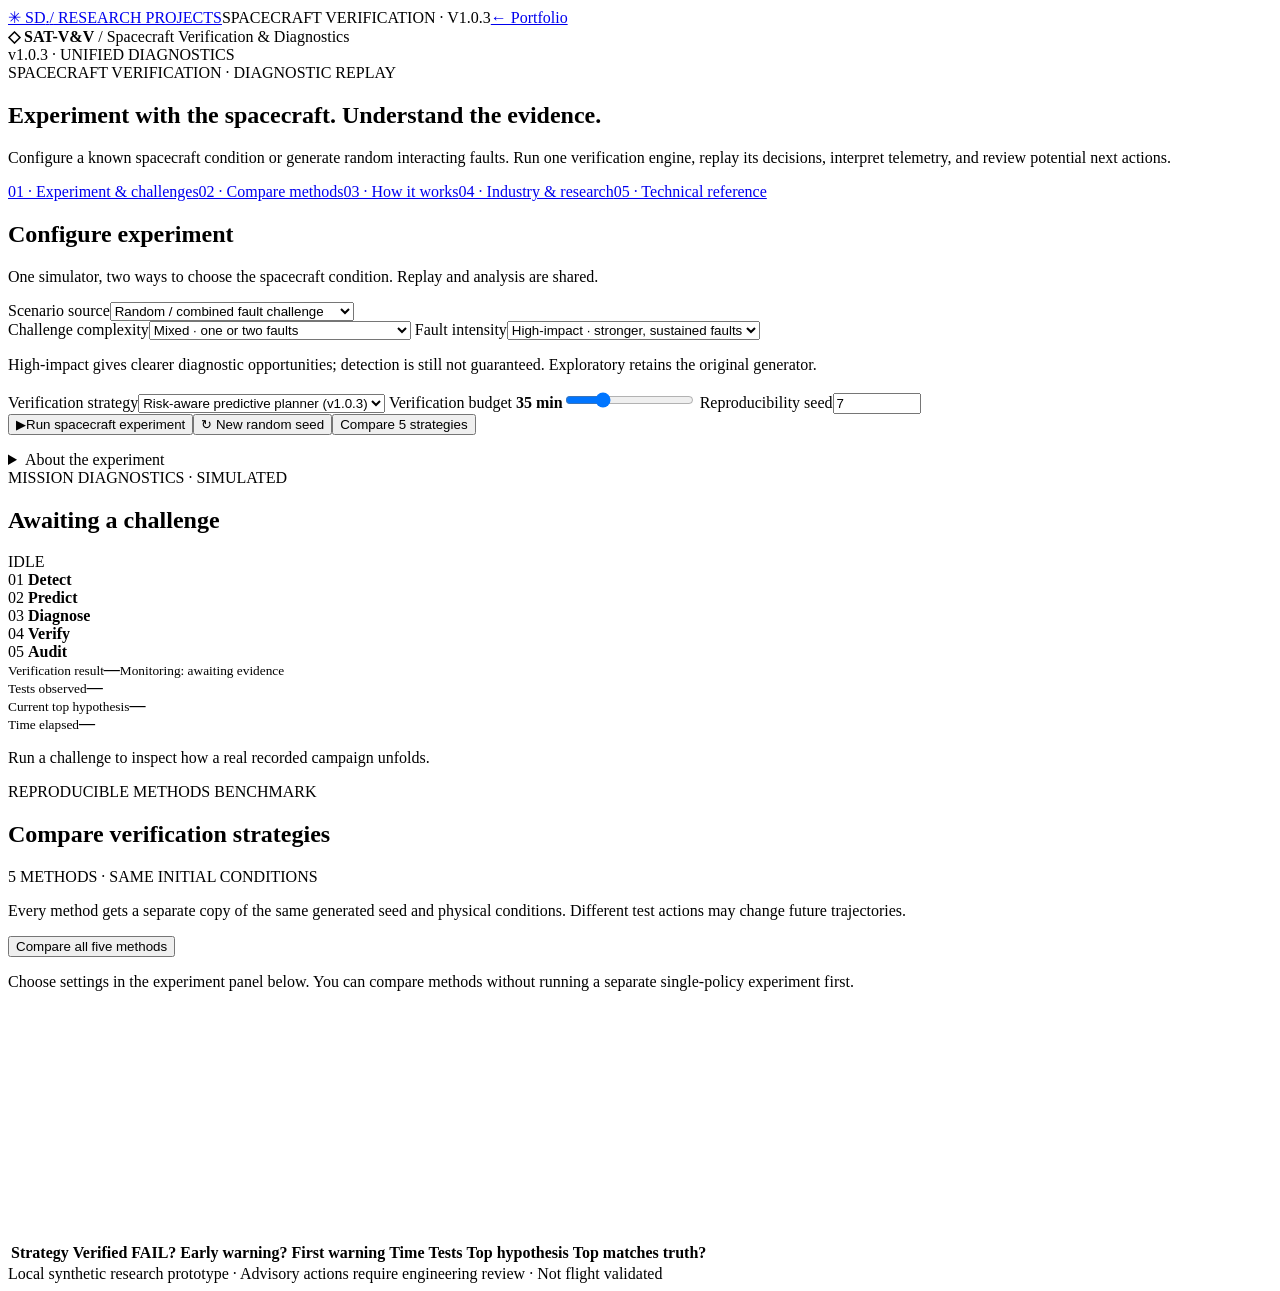
==== web/challenge.html @ 8a8e3865 "Add files via upload" ====
<!doctype html><html lang="en"><head><meta charset="utf-8"><meta name="viewport" content="width=device-width, initial-scale=1"><title>SAT-V&V | Unified Experiment Lab</title><link rel="stylesheet" href="/style.css"></head><body><div class="portfolio-bridge"><a class="bridge-home" href="https://saujanyadubale.github.io/" target="_blank" rel="noopener noreferrer"><span class="bridge-mark">✳</span> SD<span class="bridge-period">.</span><span class="bridge-divider">/</span> RESEARCH PROJECTS</a><span class="bridge-status">SPACECRAFT VERIFICATION · V1.0.3</span><a class="bridge-return" href="https://saujanyadubale.github.io/#work" target="_blank" rel="noopener noreferrer">← Portfolio</a></div>
<header><div><strong class="logo">◇ SAT-V&V</strong> <span class="muted">/ Spacecraft Verification & Diagnostics</span></div><span class="muted mono">v1.0.3 · UNIFIED DIAGNOSTICS</span></header>
<main><section class="intro"><div class="kicker">SPACECRAFT VERIFICATION · DIAGNOSTIC REPLAY</div><h1>Experiment with the spacecraft. Understand the evidence.</h1><p>Configure a known spacecraft condition or generate random interacting faults. Run one verification engine, replay its decisions, interpret telemetry, and review potential next actions.</p></section>
<nav class="research-nav" aria-label="Main navigation"><a href="/" aria-current="page">01 · Experiment & challenges</a><a href="/#compare-workspace">02 · Compare methods</a><a href="/how-it-works">03 · How it works</a><a href="/industry">04 · Industry & research</a><a href="/reference">05 · Technical reference</a></nav>

<div class="challenge-shell">
<aside class="card controls challenge-control"><h2>Configure experiment</h2><p class="help">One simulator, two ways to choose the spacecraft condition. Replay and analysis are shared.</p><label>Scenario source<select id="experimentMode"><option value="random">Random / combined fault challenge</option><option value="manual">Choose a known spacecraft condition</option></select></label><div id="randomControls">
<label>Challenge complexity<select id="difficulty"><option value="control">Healthy control · no faults</option><option value="single">Single fault · introductory</option><option value="mixed" selected>Mixed · one or two faults</option><option value="stress">Stress · interacting faults and recurrence</option></select></label>
<label>Fault intensity<select id="intensity"><option value="high_impact" selected>High-impact · stronger, sustained faults</option><option value="exploratory">Exploratory · subtle faults possible</option></select></label><p class="help">High-impact gives clearer diagnostic opportunities; detection is still not guaranteed. Exploratory retains the original generator.</p></div><div id="manualControls" hidden><label>Spacecraft condition<select id="manualScenario"><option value="healthy">Healthy spacecraft</option><option value="resistance_ramp">Gradual battery degradation</option><option value="intermittent_resistance">Intermittent battery resistance</option><option value="sensor_drift">Thermal sensor drift</option><option value="heater_fault">Heater fault</option><option value="radio_burst">Radio packet-loss burst</option><option value="normal_load_cycle">Healthy load variations</option><option value="adcs_gyro_bias">ADCS gyro bias</option><option value="adcs_wheel_weak">Reaction-wheel weakness</option><option value="adcs_star_dropout">Star-tracker dropout</option></select></label><label>Fault starts (minutes)<input id="manualOnset" type="number" min="0" max="90" value="5"></label><details open><summary>Physical and monitoring settings</summary><label>Fault severity <output id="manualSeverityLabel">1.5×</output><input id="manualSeverity" type="range" min="0" max="3" value="1.5" step="0.1"></label><label>Starting battery charge <output id="manualSocLabel">80%</output><input id="manualSoc" type="range" min="10" max="100" value="80" step="5"></label><label class="mission-check"><input type="checkbox" id="manualEclipse"> Begin in eclipse</label><label>Forecast horizon<select id="manualHorizon"><option value="120">2 minutes</option><option value="300" selected>5 minutes</option><option value="600">10 minutes</option></select></label><label>Early monitor<select id="manualDetector"><option value="physics_residual">Physics residual</option><option value="trend">Rolling trend</option><option value="cusum">CUSUM</option><option value="isolation_forest">Isolation Forest</option><option value="gradient_boosting">Gradient Boosting</option><option value="limit">Requirement limit</option></select></label></details><p class="help">Manual scenario labels are selected by you, not discovered blindly. The controller receives only telemetry and executed test evidence.</p></div><label>Verification strategy<select id="chPolicy"><option value="fixed">Fixed order</option><option value="temporal_adaptive">Temporal adaptive</option><option value="information_gain">Bayesian information gain</option><option value="learned_risk">ML-ranked</option><option value="predictive_active" selected>Risk-aware predictive planner (v1.0.3)</option></select></label>
<label>Verification budget <b id="budgetLabel" class="accent">35 min</b><input id="chBudget" type="range" min="15" max="90" step="5" value="35"></label>
<label>Reproducibility seed<input id="chSeed" type="number" value="7" min="0" max="1000000"></label>
<div class="button-stack"><button class="primary" id="startChallenge"><span class="start-icon">▶</span><span class="start-spinner" aria-hidden="true"></span><span>Run spacecraft experiment</span></button><button class="outline" id="reroll">↻ New random seed</button><button class="outline" id="compareChallenge" >Compare 5 strategies</button></div><p id="challengeError" class="error" role="alert"></p><div id="computePanel" class="compute-panel" hidden aria-live="polite"><div class="compute-ring" aria-hidden="true"></div><div><strong>Computing the scenario on your computer</strong><p id="computeMessage">Waiting for the simulation result. The animation indicates activity, not measured backend progress.</p></div></div>
<details><summary>About the experiment</summary><p class="help">The server runs the entire simulation, then sends real recorded evidence for replay. The animation is a replay, not proof of live spacecraft execution. Normal operating changes can resemble faults. Results are synthetic and not flight-qualified.</p></details>
</aside>
<section class="challenge-main">
<div class="card challenge-summary"><div class="linehead"><div><div class="kicker">MISSION DIAGNOSTICS · SIMULATED</div><h2 id="challengeTitle">Awaiting a challenge</h2></div><span id="challengeStatus" class="challenge-status">IDLE</span></div>
<div id="stageRail" class="stage-rail"><div data-stage="detect">01 <b>Detect</b></div><div data-stage="predict">02 <b>Predict</b></div><div data-stage="diagnose">03 <b>Diagnose</b></div><div data-stage="verify">04 <b>Verify</b></div><div data-stage="audit">05 <b>Audit</b></div></div>
<div id="mainCompute" class="main-compute" hidden role="status" aria-live="polite"><span class="compute-ring" aria-hidden="true"></span>Simulating spacecraft · preparing recorded verification evidence</div><div id="chMetrics" class="challenge-metrics"><div><small>Verification result</small><strong id="chResult">—</strong><small id="chWarningTag" class="weak-warning-tag" aria-live="polite">Monitoring: awaiting evidence</small></div><div><small>Tests observed</small><strong id="chExecuted">—</strong></div><div><small>Current top hypothesis</small><strong id="chCause">—</strong></div><div><small>Time elapsed</small><strong id="chTime">—</strong></div></div>
<p class="help" id="chInterpret">Run a challenge to inspect how a real recorded campaign unfolds.</p></div>
<div class="card" id="replayPanel" hidden><div class="linehead"><div><h2>Decision replay</h2><p class="help">Replay of completed server-side results, synchronized to executed test records.</p></div><span class="pill" id="replayMode">RECORDED EVIDENCE</span></div>
<div class="replay-strip"><button class="outline" id="backStep" aria-label="Previous step">◀</button><button class="primary" id="playPause">▶ Play</button><button class="outline" id="forwardStep" aria-label="Next step">▶</button><label class="scrubber-label">Timeline<input type="range" id="replaySlider" min="0" max="0" value="0"></label><span id="stepClock" class="mono">0:00</span></div>
<div class="replay-ribbon" id="replayRibbon"></div>
<div class="decision-box"><div class="small-head">SELECTED VERIFICATION PROCEDURE</div><h3 id="activeProcedure">Waiting</h3><p id="activeReason">The selection reason appears here.</p><div id="activeChecks" class="small-checks"></div><div class="help" id="decisionSignals"></div></div>
</div>
<section class="card mission-panel" id="missionPanel" hidden aria-label="Spacecraft and ground-system 3D visualizer">
  <div class="linehead"><div><span class="eyebrow">3D MISSION REPLAY · CONCEPTUAL GEOMETRY</span><h2>Spacecraft & ground segment</h2><p class="help">Rotate and zoom the spacecraft. The detailed ground terminal sits in a separate conceptual zone; subsystem regions highlight during replay and communications tests animate the link.</p></div><span class="pill" id="missionFlag">AWAITING EVIDENCE</span></div>
  <div class="mission-controls"><label>Visualization layout <select id="missionLayout"><option value="split">3D + telemetry</option><option value="model">Focus on 3D model</option><option value="data">Telemetry only</option></select></label><label class="mission-check"><input type="checkbox" id="missionFollow" checked> Follow failed test</label><label>Labels <select id="missionLabelMode" aria-label="Subsystem label visibility"><option value="focus" selected>Clean · active only</option><option value="all">Annotated · show all</option><option value="none">Hidden</option></select></label><button class="outline" type="button" id="missionReset">Reset camera</button><label>Spacecraft geometry <select id="missionAsset"><option value="conceptual" selected>Solar-array satellite · bundled</option><option value="cubesat">Compact 6U CubeSat · bundled</option><option value="custom" hidden>Custom GLB · loaded locally</option></select></label><label class="asset-upload">Import local GLB<input id="missionGlbUpload" type="file" accept=".glb,model/gltf-binary"></label></div>
  <div class="mission-telemetry-notice" role="status"><strong>Telemetry-only mode</strong> · The 3D scene is hidden to maximize chart space. Change <em>Visualization layout</em> above to return to 3D at any time.</div>
  <div class="mission-view-wrap" id="missionWrap"><canvas id="missionCanvas" height="390" role="img" aria-label="Interactive perspective 3D model of a simulated spacecraft, solar arrays, six subsystem zones, and ground station"></canvas><div class="mission-overlay"><div id="missionActive">No procedure selected</div><span id="missionExplainer">Cyan = active test · green = PASS · red = requirement FAIL · amber dashed = uncalibrated suspicion</span></div></div>
  <div class="mission-asset-info" id="missionAssetStatus" role="status">Enhanced spacecraft renderer initializing…</div><div class="mission-key"><span><i class="key-active"></i> Tested region</span><span><i class="key-fail"></i> Failed check area</span><span><i class="key-suspect"></i> Hypothesis (uncalibrated)</span><span><i class="key-truth"></i> Injected zone (only after reveal)</span></div>
  <details class="mission-glb-help"><summary>GLB import requirements and NASA model download guidance</summary><p>Upload one local <strong>binary glTF 2.0 (.glb)</strong> file, at most <strong>30 MB</strong>. Include mesh geometry and embed textures in the GLB (external .gltf/.bin and remote textures are unsupported). The loader normalizes your model to fit the scene. Centered geometry and reasonably aligned axes give the best results. For complex models use Blender to export glTF Binary (.glb), apply transforms, and reduce polygon count. A valid file is not required to have our six named subsystem meshes: SAT-V&amp;V overlays conceptual regions, so markers do <strong>not</strong> automatically attach to actual internal components. No uploaded geometry leaves your browser; an invalid file leaves the current model unchanged. If the model fails, check the status message and try a simple GLB.</p></details><p class="help">If the high-fidelity renderer cannot load, the built-in schematic remains available. Imported NASA GLB geometry is a visual reference, not the physical architecture of our simulated craft; subsystem marker positions are conceptual. No flight CAD, orbital propagation, physical fault localization or live RF link is claimed. <a href="https://science.nasa.gov/3d-resources/cubesat-icecube/" target="_blank" rel="noopener noreferrer">NASA ICECube 3D model source ↗</a> Injected ground truth stays hidden until revealed after the run.</p>
</section>
<div class="card" id="visualPanel" hidden><h2>Subsystem health & telemetry</h2><p class="help">Icons represent modeled subsystems. A pass or a normal reading does not prove the entire subsystem is fault-free.</p><p class="help">Status indicators are based on executed checks, not the hidden injected-fault truth.</p><div class="subsystem-grid" id="subsystemGrid"></div>
<div class="telemetry-selectors"><label>Chart interpretation<select id="chartMode"><option value="raw">Measured signals + verified limits</option><option value="expected">Expected vs measured (where modeled)</option><option value="residual">Deviation / residual</option><option value="change">Change since previous sample</option></select></label><label>Left chart <select id="leftSignal"></select></label><label>Right chart <select id="rightSignal"></select></label></div>
<div class="challenge-charts"><div><div class="small-head"><span id="leftSignalTitle">BUS VOLTAGE (V)</span></div><canvas id="chVoltage" height="230"></canvas></div><div><div class="small-head"><span id="rightSignalTitle">TEMPERATURE (°C)</span></div><canvas id="chTemp" height="230"></canvas></div></div>
<div id="measurementPanel" class="measurement-strip"></div><div id="cursorReadout" class="help" aria-live="polite">Move over either graph to inspect the same moment in both signals.</div><div class="interpret-panel" id="interpretPanel" aria-live="polite"><h3>What do these measurements mean?</h3><p>Run the experiment to see model-based explanations, comparison with verified thresholds and measured trends.</p></div><div class="card soft-insight" id="actionPanel"><h3>Early warnings & suggested next actions</h3><p id="healthStatus">No experiment evidence loaded.</p><div id="insightEvents"></div><div id="actionAdvice"></div><p class="help">Advisory only. No spacecraft command or repair is performed. A warning is not a failed requirement.</p></div><div class="small-head">FAULT HYPOTHESES · UNCALIBRATED WEIGHTS</div><div id="beliefBars" class="belief-bars"></div><details><summary>Subsystem coupling model</summary><div class="coupling-map"><span>EPS · Electrical supply</span><span>↙ Thermal heating　↓ OBC power　↘ Payload / radio / ADCS loads</span></div><p class="help">Potential connections represented by the simplified spacecraft model. This is not a diagnosis of a particular propagation pathway.</p></details></div>
<div class="card" id="requirementsPanel" hidden><div class="linehead"><h2>Requirement impact map</h2><span class="pill">PASSED / FAILED / NOT CHECKED</span></div><div id="requirementMap" class="requirement-map"></div></div>
<div class="card" id="oraclePanel" hidden><div class="linehead"><h2>Scenario evidence & evaluation</h2><button class="outline" id="revealTruth">Reveal injected fault record</button></div><p class="help" id="truthNote">For random challenges, hidden fault episodes are only revealed after the run. Manual scenarios were already chosen by you. A generated disturbance may remain below requirements.</p><div id="truthDetails" hidden></div><div id="faultExposure" class="fault-exposure"></div></div>
</div>
</section></div>
<section class="card compare-workspace" id="compare-workspace"><div id="comparisonPanel"><div class="linehead"><div><span class="eyebrow">REPRODUCIBLE METHODS BENCHMARK</span><h2>Compare verification strategies</h2></div><span class="pill">5 METHODS · SAME INITIAL CONDITIONS</span></div><p class="help">Every method gets a separate copy of the same generated seed and physical conditions. Different test actions may change future trajectories.</p><button class="primary medium" id="compareNow" type="button">Compare all five methods</button><div class="compare-activity" id="compareActivity" hidden role="status" aria-live="polite"><span class="compute-ring" aria-hidden="true"></span><div><strong id="compareStatus">Preparing independent simulations…</strong><small>Each method is simulated from the same initial settings; test actions may change the trajectory.</small></div></div><p id="comparePrompt" class="help">Choose settings in the experiment panel below. You can compare methods without running a separate single-policy experiment first.</p><canvas id="comparisonChart" class="comparison-chart" height="230" role="img" aria-label="Verification strategies: mint bars end at the time of verified requirement failure; amber dots mark the first early-warning time and do not indicate a formal failure."></canvas><div class="scroll"><table><thead><tr><th>Strategy</th><th>Verified FAIL?</th><th>Early warning?</th><th>First warning</th><th>Time</th><th>Tests</th><th>Top hypothesis</th><th>Top matches truth?</th></tr></thead><tbody id="comparisonBody"></tbody></table></div></section>
<footer>Local synthetic research prototype · Advisory actions require engineering review · Not flight validated</footer></main><script src="/mission3d.js"></script><script src="/challenge.js"></script><script src="/interpret_v11.js"></script><script type="importmap">{"imports":{"three":"https://cdn.jsdelivr.net/npm/three@0.166.1/build/three.module.js","three/addons/":"https://cdn.jsdelivr.net/npm/three@0.166.1/examples/jsm/"}}</script><script type="module" src="/mission_beta.js"></script><script>window.addEventListener('load',()=>setTimeout(()=>{if(!window.SATVV_BETA_RENDER_READY){const n=document.getElementById('missionAssetStatus');if(n)n.textContent='Offline schematic active. NASA and custom GLB require the WebGL renderer and access to the Three.js CDN. The current conceptual viewer remains available.';const a=document.getElementById('missionAsset');const u=document.getElementById('missionGlbUpload');if(a){a.disabled=true;a.title='WebGL renderer unavailable; GLB switching disabled';}if(u){u.disabled=true;u.title='WebGL renderer unavailable; GLB import disabled';}}},6000));</script></body></html>
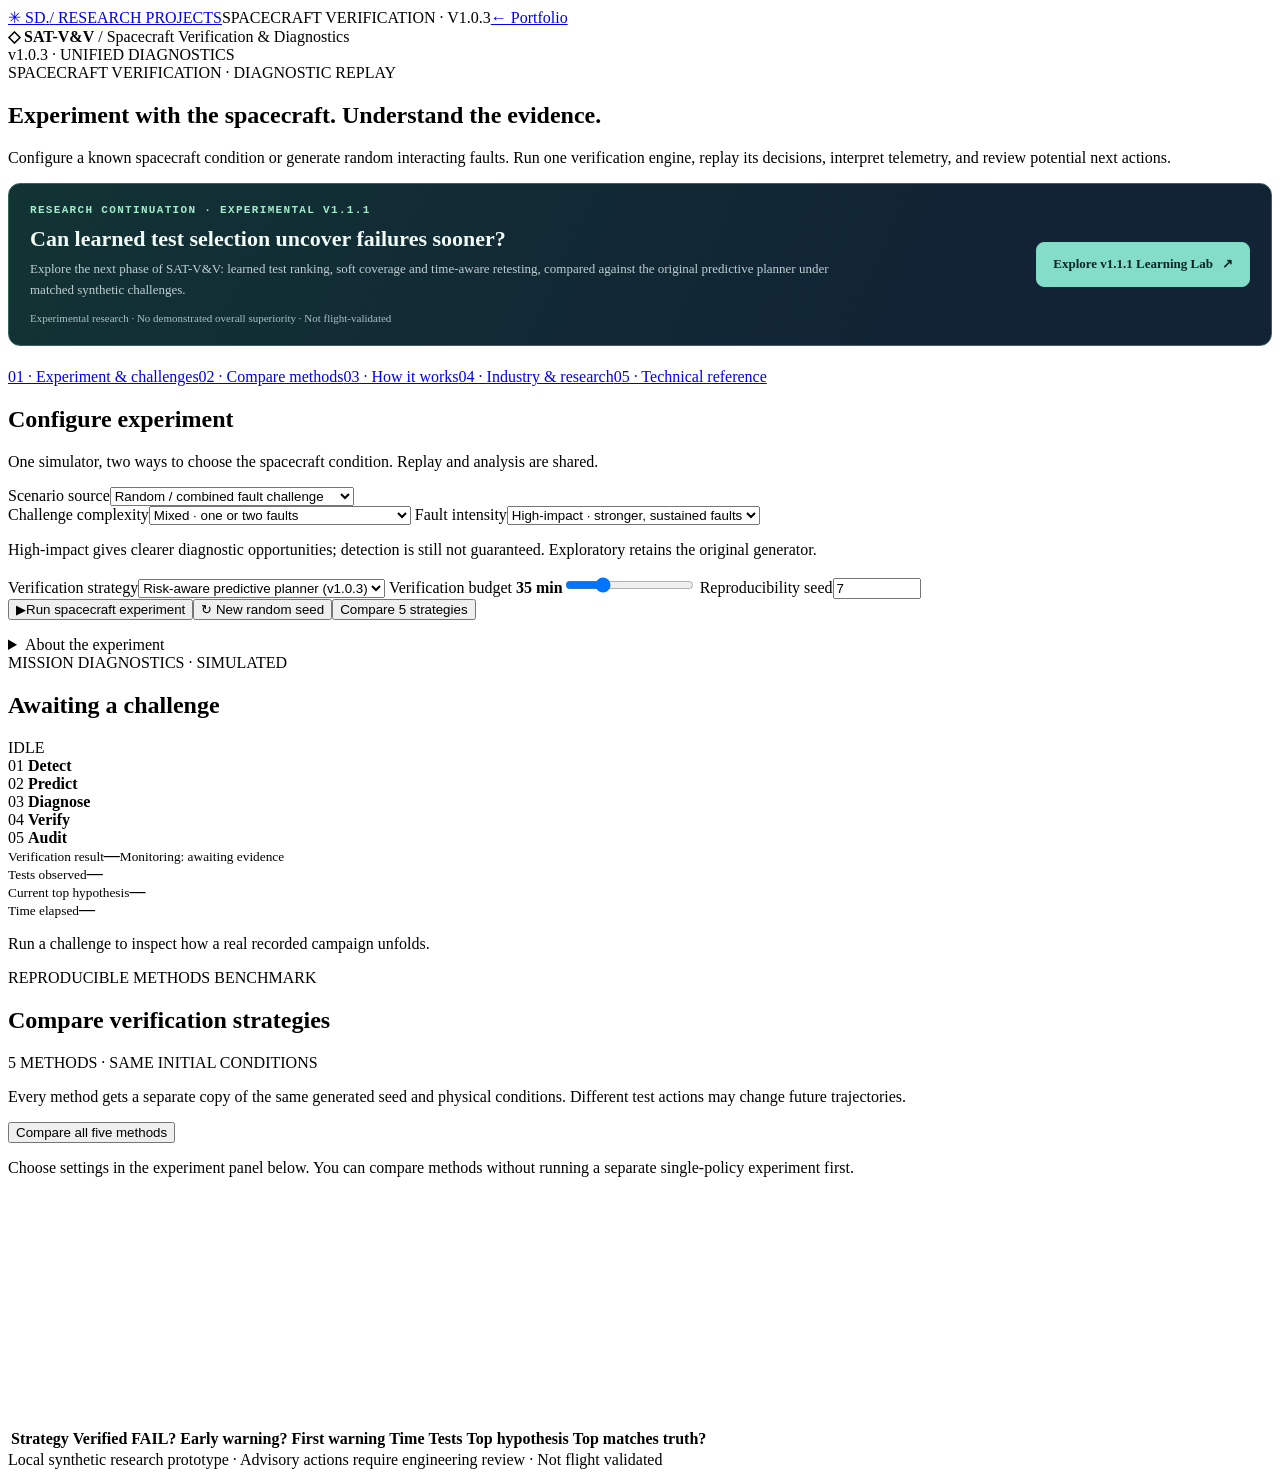
==== commit 49fa8d3f: "Add files via upload" ====
--- a/web/challenge.html
+++ b/web/challenge.html
@@ -1,6 +1,29 @@
-<!doctype html><html lang="en"><head><meta charset="utf-8"><meta name="viewport" content="width=device-width, initial-scale=1"><title>SAT-V&V | Unified Experiment Lab</title><link rel="stylesheet" href="/style.css"></head><body><div class="portfolio-bridge"><a class="bridge-home" href="https://saujanyadubale.github.io/" target="_blank" rel="noopener noreferrer"><span class="bridge-mark">✳</span> SD<span class="bridge-period">.</span><span class="bridge-divider">/</span> RESEARCH PROJECTS</a><span class="bridge-status">SPACECRAFT VERIFICATION · V1.0.3</span><a class="bridge-return" href="https://saujanyadubale.github.io/#work" target="_blank" rel="noopener noreferrer">← Portfolio</a></div>
+<!doctype html><html lang="en"><head><meta charset="utf-8"><meta name="viewport" content="width=device-width, initial-scale=1"><title>SAT-V&V | Unified Experiment Lab</title><link rel="stylesheet" href="/style.css">
+<style>
+/* v1.0.3 homepage — link to the separate experimental v1.1.1 research lab */
+.research-continuation{display:flex;justify-content:space-between;align-items:center;gap:20px;flex-wrap:wrap;margin:4px 0 22px;padding:19px 21px;border:1px solid #366559;border-radius:12px;background:linear-gradient(115deg,#123334,#112335 75%)}
+.research-continuation-copy{flex:1 1 440px;min-width:0}
+.research-continuation-label{display:block;color:#a4eacb;font:700 11px/1.35 ui-monospace,SFMono-Regular,Consolas,monospace;letter-spacing:.12em}
+.research-continuation h2{color:#f0f9f4;font-size:clamp(17px,2.2vw,22px);margin:7px 0 6px;line-height:1.3}
+.research-continuation p{color:#becfd3;font-size:13px;line-height:1.6;margin:0 0 7px;max-width:800px}
+.research-continuation small{color:#aabfc4;font-size:11px;line-height:1.5}
+.research-continuation-link{display:inline-flex;justify-content:center;align-items:center;flex:0 1 auto;gap:9px;padding:12px 16px;border:1px solid #80d9c2;border-radius:8px;background:#84ddc8;color:#082524;font-size:13px;font-weight:800;line-height:1.4;text-decoration:none;white-space:normal;text-align:center}
+.research-continuation-link:hover{background:#a8f1dc;border-color:#b6f5e2;color:#071c20}
+.research-continuation-link:focus-visible{outline:3px solid #f0f6ca;outline-offset:3px}
+@media(max-width:700px){.research-continuation{padding:16px}.research-continuation-link{width:100%;flex:1 1 100%}}
+</style>
+</head><body><div class="portfolio-bridge"><a class="bridge-home" href="https://saujanyadubale.github.io/" target="_blank" rel="noopener noreferrer"><span class="bridge-mark">✳</span> SD<span class="bridge-period">.</span><span class="bridge-divider">/</span> RESEARCH PROJECTS</a><span class="bridge-status">SPACECRAFT VERIFICATION · V1.0.3</span><a class="bridge-return" href="https://saujanyadubale.github.io/#work" target="_blank" rel="noopener noreferrer">← Portfolio</a></div>
 <header><div><strong class="logo">◇ SAT-V&V</strong> <span class="muted">/ Spacecraft Verification & Diagnostics</span></div><span class="muted mono">v1.0.3 · UNIFIED DIAGNOSTICS</span></header>
 <main><section class="intro"><div class="kicker">SPACECRAFT VERIFICATION · DIAGNOSTIC REPLAY</div><h1>Experiment with the spacecraft. Understand the evidence.</h1><p>Configure a known spacecraft condition or generate random interacting faults. Run one verification engine, replay its decisions, interpret telemetry, and review potential next actions.</p></section>
+<section class="research-continuation" aria-labelledby="research-continuation-heading">
+  <div class="research-continuation-copy">
+    <span class="research-continuation-label">RESEARCH CONTINUATION · EXPERIMENTAL V1.1.1</span>
+    <h2 id="research-continuation-heading">Can learned test selection uncover failures sooner?</h2>
+    <p>Explore the next phase of SAT-V&amp;V: learned test ranking, soft coverage and time-aware retesting, compared against the original predictive planner under matched synthetic challenges.</p>
+    <small>Experimental research · No demonstrated overall superiority · Not flight-validated</small>
+  </div>
+  <a class="research-continuation-link" href="https://satvv-learning-staging.onrender.com/learning" target="_blank" rel="noopener noreferrer" aria-label="Open the experimental SAT-V&amp;V v1.1.1 Learning Lab in a new tab">Explore v1.1.1 Learning Lab <span aria-hidden="true">↗</span></a>
+</section>
 <nav class="research-nav" aria-label="Main navigation"><a href="/" aria-current="page">01 · Experiment & challenges</a><a href="/#compare-workspace">02 · Compare methods</a><a href="/how-it-works">03 · How it works</a><a href="/industry">04 · Industry & research</a><a href="/reference">05 · Technical reference</a></nav>
 
 <div class="challenge-shell">
